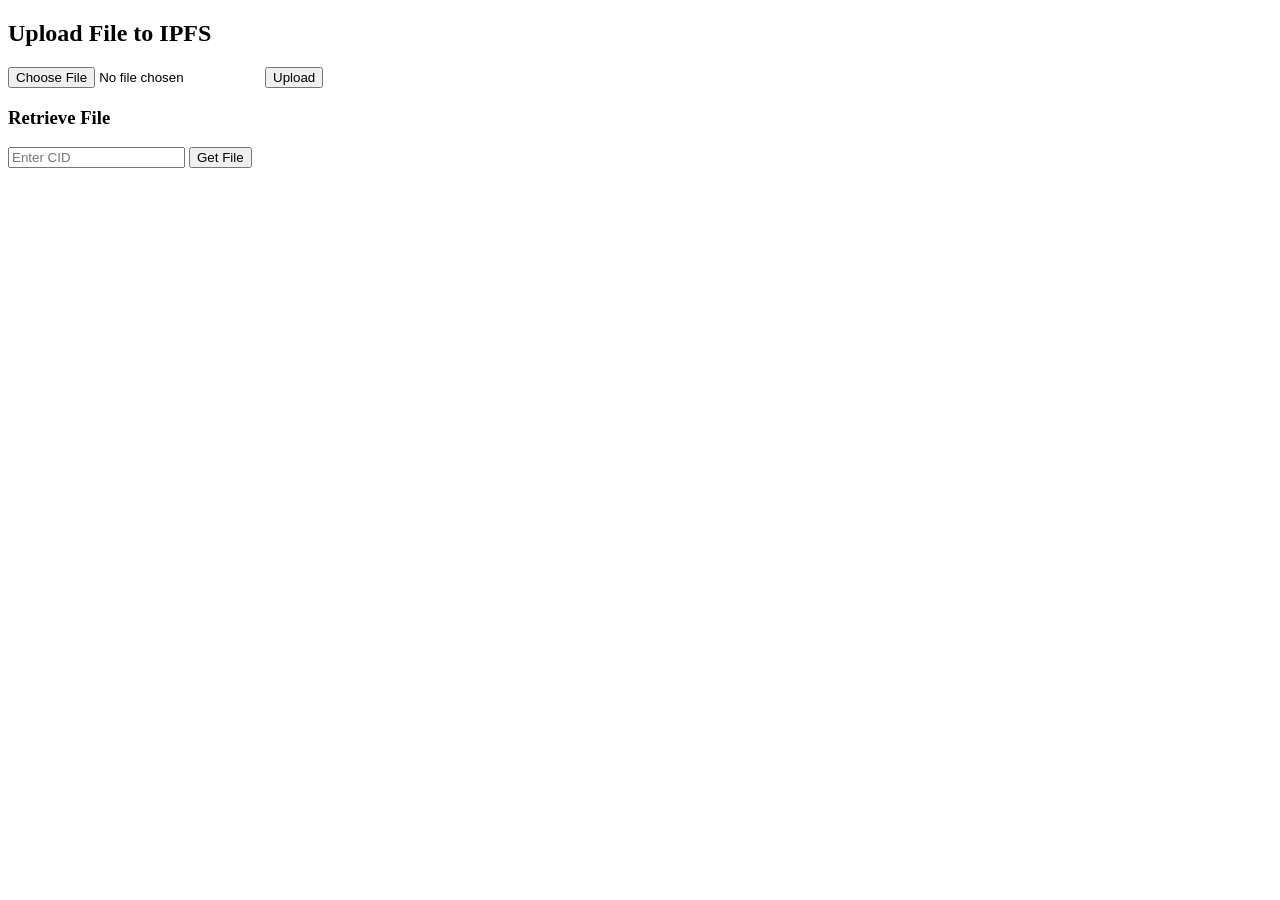
==== assignment-4/index.html @ df83c092 "Updated" ====
<!DOCTYPE html>
<html>
<head>
<title>IPFS Upload</title>
</head>

<body>

<h2>Upload File to IPFS</h2>

<input type="file" id="fileInput">

<button onclick="uploadFile()">Upload</button>

<p id="cidOutput"></p>

<h3>Retrieve File</h3>

<input type="text" id="cidInput" placeholder="Enter CID">

<button onclick="getFile()">Get File</button>

<p id="link"></p>

<script src="app.js"></script>

</body>
</html>
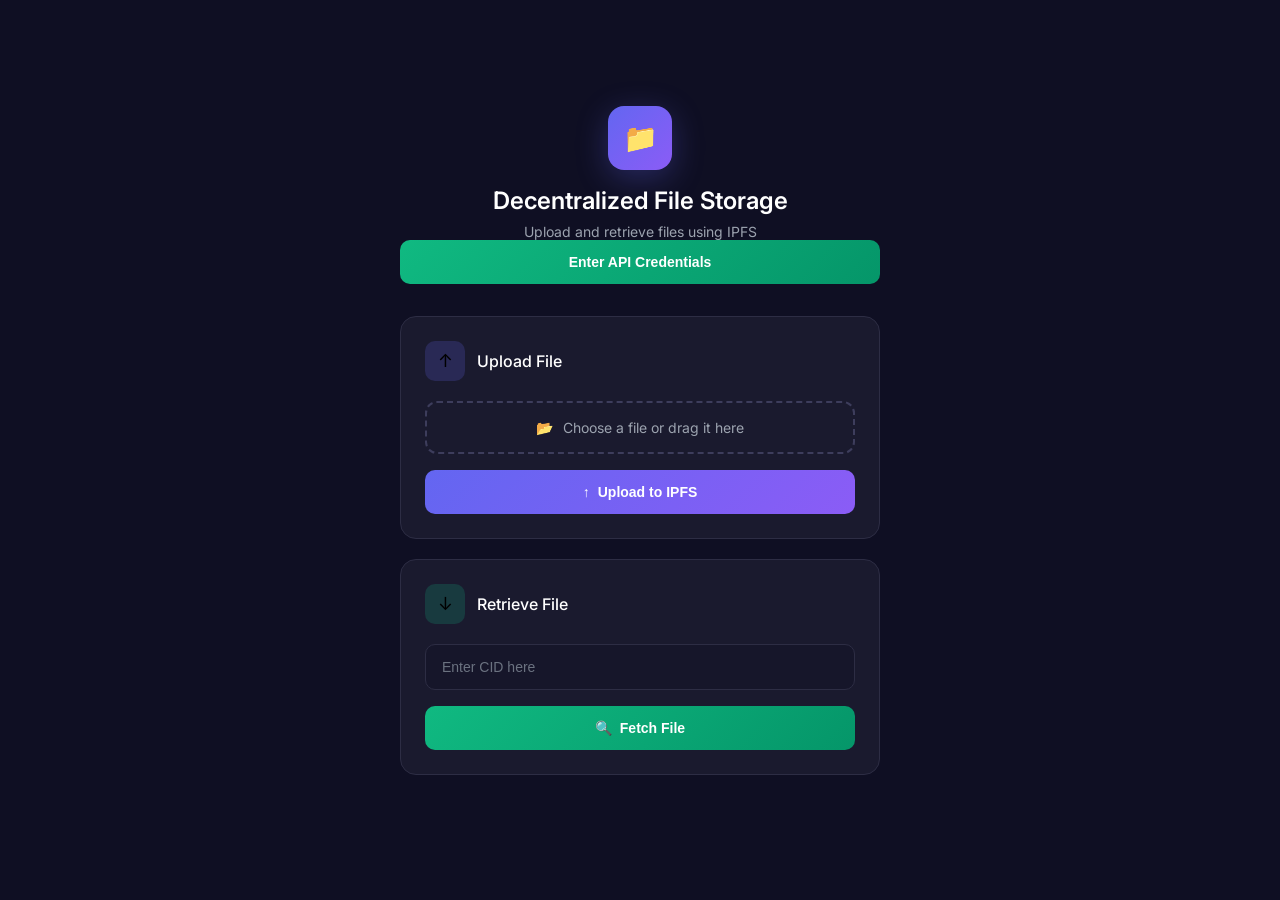
==== commit f7f5905f: "All Assignments Uploaded" ====
--- a/assignment-4/index.html
+++ b/assignment-4/index.html
@@ -1,26 +1,59 @@
 <!DOCTYPE html>
 <html>
 <head>
-<title>IPFS Upload</title>
+    <title>IPFS Storage DApp</title>
+    <link rel="stylesheet" href="style.css">
+    <link href="https://fonts.googleapis.com/css2?family=Inter:wght@400;500;600&display=swap" rel="stylesheet">
 </head>
-
 <body>
 
-<h2>Upload File to IPFS</h2>
+<div class="container">
 
-<input type="file" id="fileInput">
+    <div class="header">
+        <div class="logo">&#128193;</div>
+        <h1>Decentralized File Storage</h1>
+        <p class="subtitle">Upload and retrieve files using IPFS</p>
+        <button class="secondary" onclick="promptForCredentials()">Enter API Credentials</button>
+        <div id="credentials-status"></div>
+    </div>
 
-<button onclick="uploadFile()">Upload</button>
+    <div class="card">
+        <div class="card-header">
+            <div class="card-icon upload-icon">&#8593;</div>
+            <h3>Upload File</h3>
+        </div>
+        
+        <div class="file-input-wrapper">
+            <input type="file" id="fileInput">
+            <label for="fileInput" class="file-label" id="fileLabel">
+                <span>&#128194;</span>
+                <span>Choose a file or drag it here</span>
+            </label>
+        </div>
+        
+        <button class="primary" onclick="uploadFile()">
+            <span>&#8593;</span> Upload to IPFS
+        </button>
 
-<p id="cidOutput"></p>
+        <div id="result" class="result"></div>
+    </div>
 
-<h3>Retrieve File</h3>
+    <div class="card">
+        <div class="card-header">
+            <div class="card-icon retrieve-icon">&#8595;</div>
+            <h3>Retrieve File</h3>
+        </div>
+        
+        <input type="text" id="cidInput" class="text-input" placeholder="Enter CID here">
+        
+        <button class="secondary" onclick="getFile()">
+            <span>&#128269;</span> Fetch File
+        </button>
 
-<input type="text" id="cidInput" placeholder="Enter CID">
+        <iframe id="preview"></iframe>
+    </div>
 
-<button onclick="getFile()">Get File</button>
-
-<p id="link"></p>
+</div>
 
 <script src="app.js"></script>
 
--- a/assignment-4/style.css
+++ b/assignment-4/style.css
@@ -0,0 +1,255 @@
+* {
+    margin: 0;
+    padding: 0;
+    box-sizing: border-box;
+}
+
+body {
+    font-family: 'Inter', -apple-system, BlinkMacSystemFont, sans-serif;
+    background: #0f0f23;
+    min-height: 100vh;
+    display: flex;
+    justify-content: center;
+    align-items: center;
+    padding: 20px;
+}
+
+.container {
+    width: 100%;
+    max-width: 480px;
+}
+
+.header {
+    text-align: center;
+    margin-bottom: 32px;
+}
+
+.logo {
+    width: 64px;
+    height: 64px;
+    background: linear-gradient(135deg, #6366f1, #8b5cf6);
+    border-radius: 16px;
+    display: flex;
+    align-items: center;
+    justify-content: center;
+    margin: 0 auto 16px;
+    font-size: 28px;
+    box-shadow: 0 8px 32px rgba(99, 102, 241, 0.3);
+}
+
+h1 {
+    color: #fff;
+    font-size: 24px;
+    font-weight: 600;
+    margin-bottom: 8px;
+}
+
+.subtitle {
+    color: #9ca3af;
+    font-size: 14px;
+}
+
+.card {
+    background: #1a1a2e;
+    border: 1px solid #2d2d44;
+    border-radius: 16px;
+    padding: 24px;
+    margin-bottom: 20px;
+    transition: transform 0.2s, box-shadow 0.2s;
+}
+
+.card:hover {
+    transform: translateY(-2px);
+    box-shadow: 0 8px 32px rgba(0, 0, 0, 0.3);
+}
+
+.card-header {
+    display: flex;
+    align-items: center;
+    gap: 12px;
+    margin-bottom: 20px;
+}
+
+.card-icon {
+    width: 40px;
+    height: 40px;
+    border-radius: 10px;
+    display: flex;
+    align-items: center;
+    justify-content: center;
+    font-size: 18px;
+}
+
+.upload-icon { background: rgba(99, 102, 241, 0.2); }
+.retrieve-icon { background: rgba(16, 185, 129, 0.2); }
+
+h3 {
+    color: #fff;
+    font-size: 16px;
+    font-weight: 500;
+}
+
+.file-input-wrapper {
+    position: relative;
+    margin-bottom: 16px;
+}
+
+input[type="file"] {
+    display: none;
+}
+
+.file-label {
+    display: flex;
+    align-items: center;
+    justify-content: center;
+    gap: 10px;
+    padding: 16px;
+    border: 2px dashed #3d3d5c;
+    border-radius: 12px;
+    cursor: pointer;
+    transition: all 0.2s;
+    color: #9ca3af;
+    font-size: 14px;
+}
+
+.file-label:hover {
+    border-color: #6366f1;
+    background: rgba(99, 102, 241, 0.05);
+}
+
+.file-label.has-file {
+    border-color: #10b981;
+    background: rgba(16, 185, 129, 0.05);
+    color: #10b981;
+}
+
+.text-input {
+    width: 100%;
+    padding: 14px 16px;
+    background: #16162a;
+    border: 1px solid #2d2d44;
+    border-radius: 10px;
+    color: #fff;
+    font-size: 14px;
+    outline: none;
+    transition: border-color 0.2s;
+    margin-bottom: 16px;
+}
+
+.text-input:focus {
+    border-color: #6366f1;
+}
+
+.text-input::placeholder {
+    color: #6b7280;
+}
+
+button {
+    width: 100%;
+    padding: 14px 24px;
+    border: none;
+    border-radius: 10px;
+    font-size: 14px;
+    font-weight: 600;
+    cursor: pointer;
+    transition: all 0.2s;
+    display: flex;
+    align-items: center;
+    justify-content: center;
+    gap: 8px;
+}
+
+.primary {
+    background: linear-gradient(135deg, #6366f1, #8b5cf6);
+    color: white;
+}
+
+.primary:hover {
+    transform: scale(1.02);
+    box-shadow: 0 4px 20px rgba(99, 102, 241, 0.4);
+}
+
+.secondary {
+    background: linear-gradient(135deg, #10b981, #059669);
+    color: white;
+}
+
+.secondary:hover {
+    transform: scale(1.02);
+    box-shadow: 0 4px 20px rgba(16, 185, 129, 0.4);
+}
+
+.result {
+    margin-top: 20px;
+    padding: 16px;
+    background: #16162a;
+    border-radius: 10px;
+    font-size: 13px;
+    line-height: 1.6;
+    word-break: break-all;
+    display: none;
+}
+
+.result.show {
+    display: block;
+    animation: fadeIn 0.3s ease;
+}
+
+.result a {
+    color: #8b5cf6;
+    text-decoration: none;
+    display: inline-flex;
+    align-items: center;
+    gap: 6px;
+    margin-top: 8px;
+    font-weight: 500;
+}
+
+.result a:hover {
+    text-decoration: underline;
+}
+
+@keyframes fadeIn {
+    from { opacity: 0; transform: translateY(10px); }
+    to { opacity: 1; transform: translateY(0); }
+}
+
+.status {
+    display: inline-flex;
+    align-items: center;
+    gap: 8px;
+    padding: 6px 12px;
+    border-radius: 20px;
+    font-size: 12px;
+    font-weight: 500;
+    margin-bottom: 12px;
+}
+
+.status.uploading {
+    background: rgba(251, 191, 36, 0.1);
+    color: #fbbf24;
+}
+
+.status.success {
+    background: rgba(16, 185, 129, 0.1);
+    color: #10b981;
+}
+
+.status.error {
+    background: rgba(239, 68, 68, 0.1);
+    color: #ef4444;
+}
+
+#preview {
+    width: 100%;
+    height: 300px;
+    border: none;
+    border-radius: 10px;
+    margin-top: 16px;
+    background: #16162a;
+    display: none;
+}
+
+#preview.show {
+    display: block;
+}
